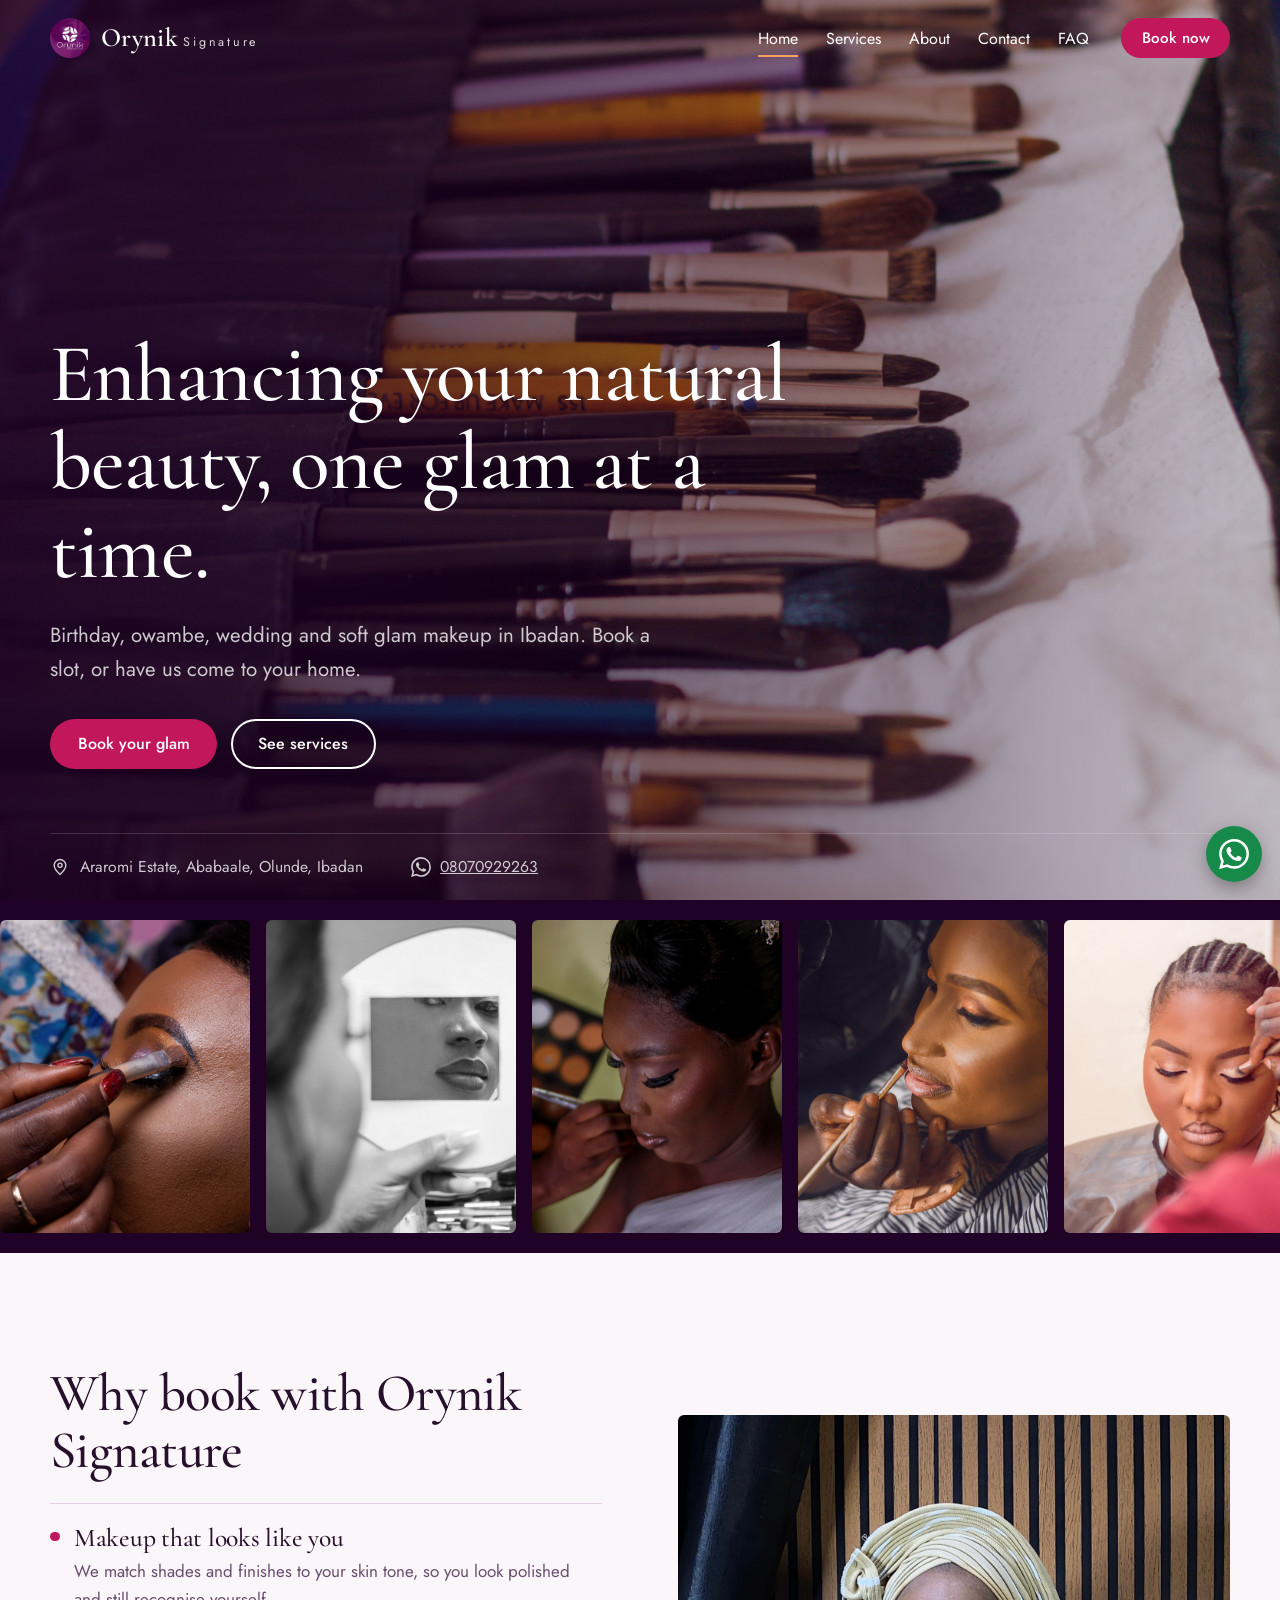
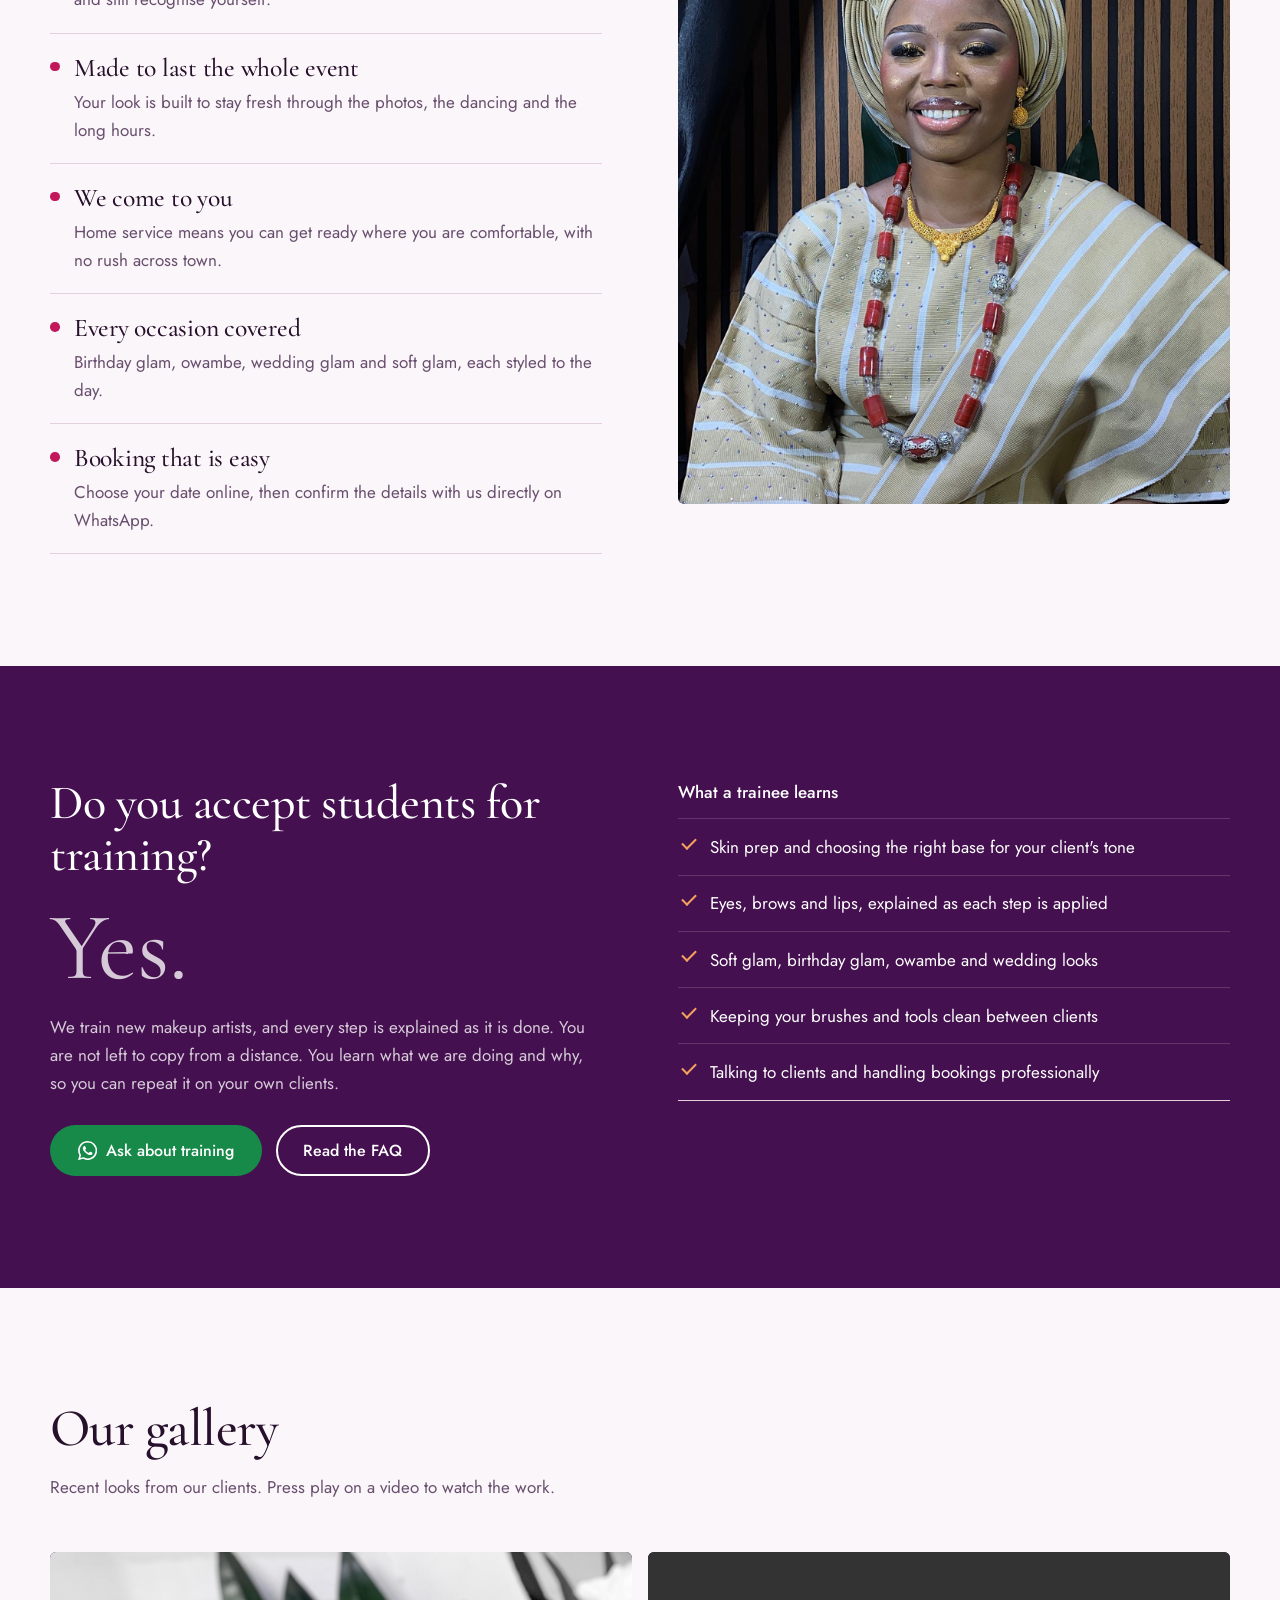
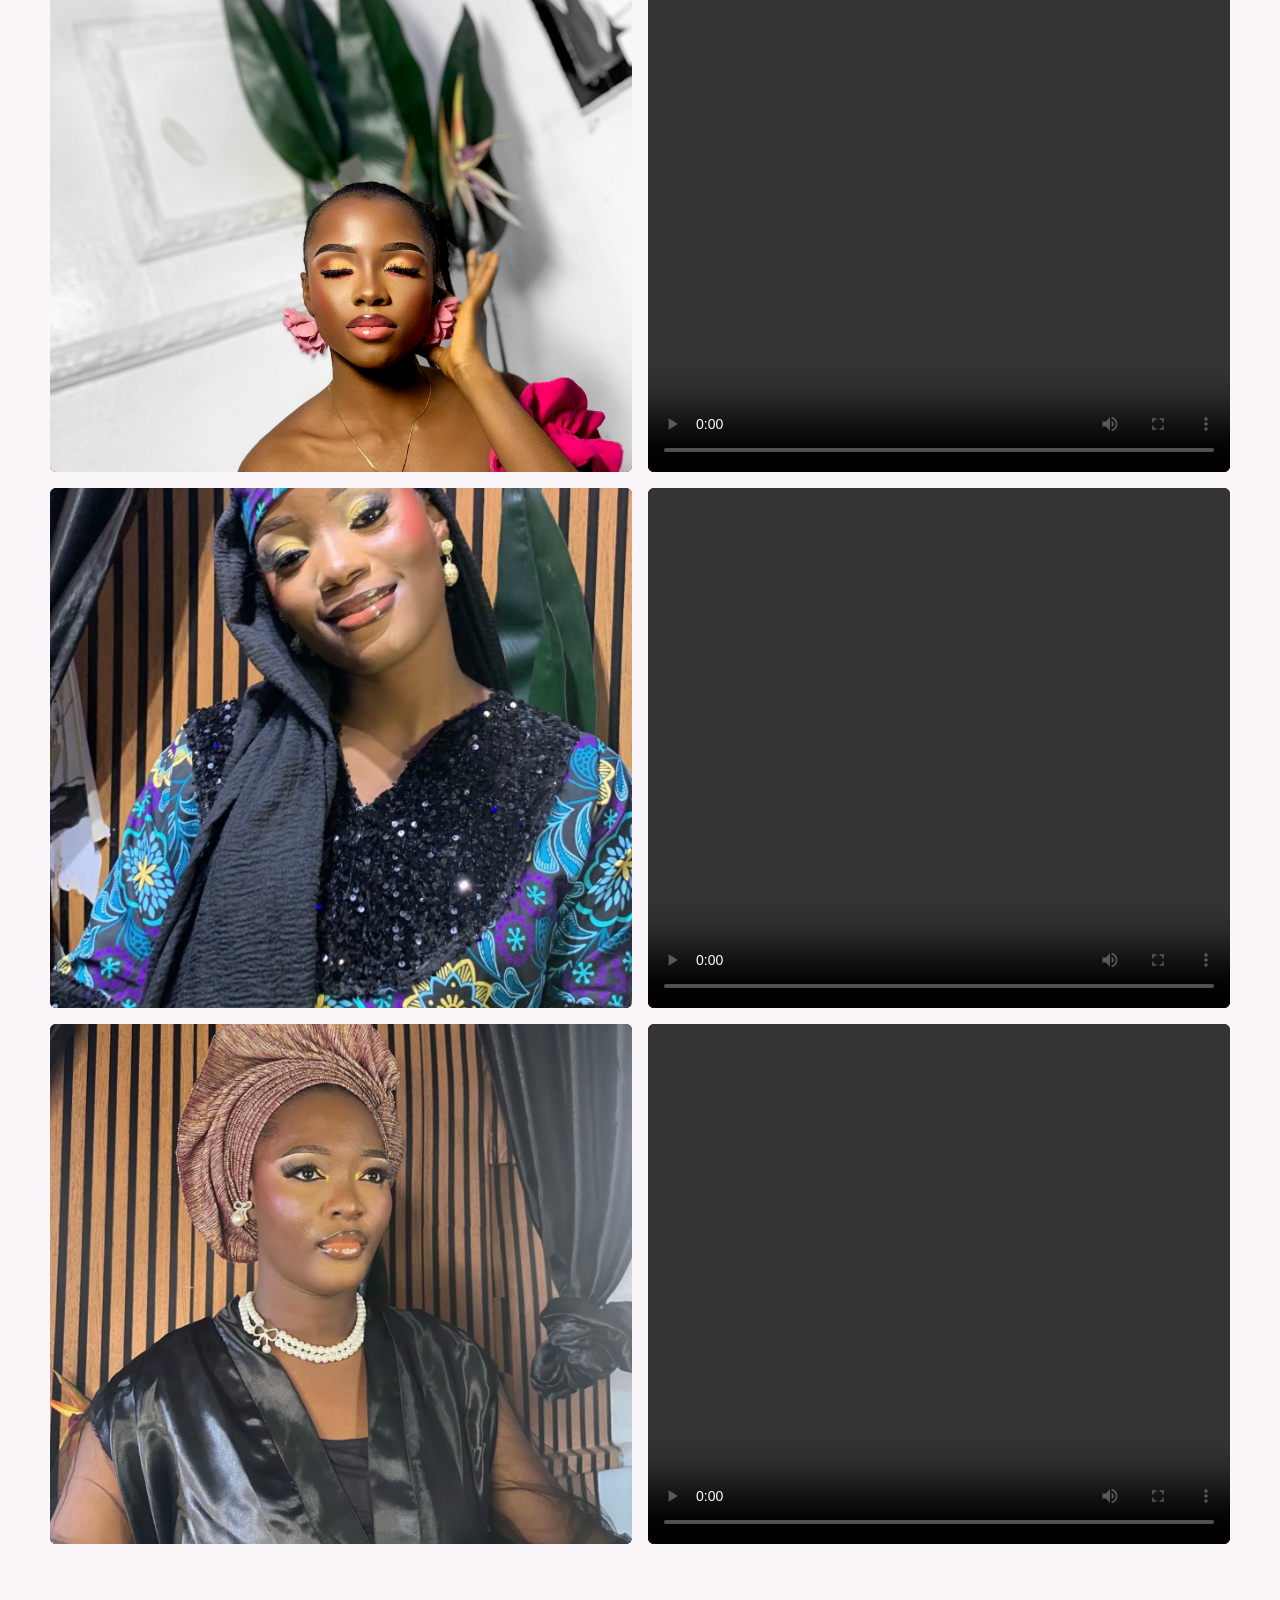
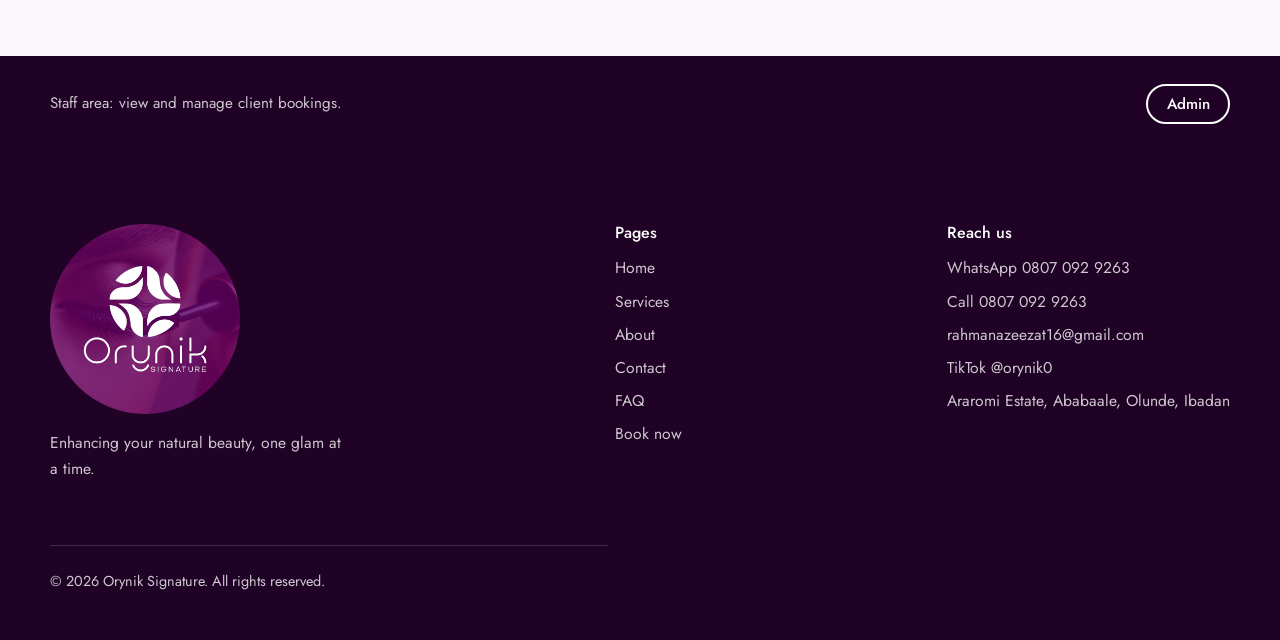
==== index.html @ 63279bae "first commit" ====
<!DOCTYPE html>
<html lang="en">
<head>
<meta charset="utf-8">
<meta name="viewport" content="width=device-width, initial-scale=1">
<title>Orynik Signature | Makeup artist in Ibadan</title>
<meta name="description" content="Orynik Signature offers birthday glam, owambe, wedding glam, soft glam and home service makeup in Ibadan. Book online.">
<meta name="theme-color" content="#2e0636">
<meta property="og:title" content="Orynik Signature | Makeup artist in Ibadan">
<meta property="og:description" content="Orynik Signature offers birthday glam, owambe, wedding glam, soft glam and home service makeup in Ibadan. Book online.">
<meta property="og:image" content="flyer.jpg">
<link rel="icon" href="logo.jpg" type="image/jpeg">
<link rel="preconnect" href="https://fonts.googleapis.com">
<link rel="preconnect" href="https://fonts.gstatic.com" crossorigin>
<link href="https://fonts.googleapis.com/css2?family=Cormorant+Garamond:ital,wght@0,500;0,600;1,500&family=Jost:wght@300;400;500&display=swap" rel="stylesheet">
<link rel="stylesheet" href="style.css">
</head>
<body class="">
<svg width="0" height="0" style="position:absolute" aria-hidden="true" focusable="false">
  <symbol id="i-wa" viewBox="0 0 24 24"><path d="M17.472 14.382c-.297-.149-1.758-.867-2.03-.967-.273-.099-.471-.148-.67.15-.197.297-.767.966-.94 1.164-.173.199-.347.223-.644.075-.297-.15-1.255-.463-2.39-1.475-.883-.788-1.48-1.761-1.653-2.059-.173-.297-.018-.458.13-.606.134-.133.298-.347.446-.52.149-.174.198-.298.298-.497.099-.198.05-.371-.025-.52-.075-.149-.669-1.612-.916-2.207-.242-.579-.487-.5-.669-.51-.173-.008-.371-.01-.57-.01-.198 0-.52.074-.792.372-.272.297-1.04 1.016-1.04 2.479 0 1.462 1.065 2.875 1.213 3.074.149.198 2.096 3.2 5.077 4.487.709.306 1.262.489 1.694.625.712.227 1.36.195 1.871.118.571-.085 1.758-.719 2.006-1.413.248-.694.248-1.289.173-1.413-.074-.124-.272-.198-.57-.347m-5.421 7.403h-.004a9.87 9.87 0 01-5.031-1.378l-.361-.214-3.741.982.998-3.648-.235-.374a9.86 9.86 0 01-1.51-5.26c.001-5.45 4.436-9.884 9.888-9.884 2.64 0 5.122 1.03 6.988 2.898a9.825 9.825 0 012.893 6.994c-.003 5.45-4.437 9.884-9.885 9.884m8.413-18.297A11.815 11.815 0 0012.05 0C5.495 0 .16 5.335.157 11.892c0 2.096.547 4.142 1.588 5.945L.057 24l6.305-1.654a11.882 11.882 0 005.683 1.448h.005c6.554 0 11.89-5.335 11.893-11.893a11.821 11.821 0 00-3.48-8.413Z"/></symbol>
  <symbol id="i-tt" viewBox="0 0 24 24"><path d="M12.525.02c1.31-.02 2.61-.01 3.91-.02.08 1.53.63 3.09 1.75 4.17 1.12 1.11 2.7 1.62 4.24 1.79v4.03c-1.44-.05-2.89-.35-4.2-.97-.57-.26-1.1-.59-1.62-.93-.01 2.92.01 5.84-.02 8.75-.08 1.4-.54 2.79-1.35 3.94-1.31 1.92-3.58 3.17-5.91 3.21-1.43.08-2.86-.31-4.08-1.03-2.02-1.19-3.44-3.37-3.65-5.71-.02-.5-.03-1-.01-1.49.18-1.9 1.12-3.72 2.58-4.96 1.66-1.44 3.98-2.13 6.15-1.72.02 1.48-.04 2.96-.04 4.44-.99-.32-2.15-.23-3.02.37-.63.41-1.11 1.04-1.36 1.75-.21.51-.15 1.07-.14 1.61.24 1.64 1.82 3.02 3.5 2.87 1.12-.01 2.19-.66 2.77-1.61.19-.33.4-.67.41-1.06.1-1.79.06-3.57.07-5.36.01-4.03-.01-8.05.02-12.07z"/></symbol>
  <symbol id="i-mail" viewBox="0 0 24 24"><rect x="3" y="5" width="18" height="14" rx="2"/><path d="m3 7 9 6 9-6"/></symbol>
  <symbol id="i-phone" viewBox="0 0 24 24"><path d="M5 4h4l2 5-2.5 1.5a11 11 0 0 0 5 5L15 13l5 2v4a2 2 0 0 1-2 2A16 16 0 0 1 3 6a2 2 0 0 1 2-2z"/></symbol>
  <symbol id="i-pin" viewBox="0 0 24 24"><path d="M12 21s-7-6.2-7-11a7 7 0 0 1 14 0c0 4.8-7 11-7 11z"/><circle cx="12" cy="10" r="2.5"/></symbol>
</svg>
<a class="skip-link" href="#main">Skip to content</a>
<header class="site-header" id="siteHeader">
  <div class="container site-header__bar">
    <a class="brand" href="home.html" aria-label="Orynik Signature, home">
      <img src="logo.jpg" alt="" loading="lazy" width="40" height="40">
      <span class="brand__name">Orynik<small>Signature</small></span>
    </a>
    <button class="nav-toggle" type="button" aria-expanded="false" aria-controls="primaryNav">
      <span class="nav-toggle__bars"></span><span class="visually-hidden">Menu</span>
    </button>
    <nav class="primary-nav" id="primaryNav" aria-label="Main">
      <ul><li><a href="home.html" aria-current="page">Home</a></li><li><a href="service.html">Services</a></li><li><a href="about.html">About</a></li><li><a href="contact.html">Contact</a></li><li><a href="faq.html">FAQ</a></li></ul>
      <a class="btn btn--primary btn--small" href="booknow.html">Book now</a>
    </nav>
  </div>
</header>
<main id="main">

<section class="hero" aria-labelledby="hero-title">
  <video class="hero__media" data-autoplay muted loop playsinline preload="none" poster="makeup1.jpg" aria-hidden="true">
    <source data-src="15741999-uhd_3840_2160_60fps.mp4" type="video/mp4">
  </video>
  <div class="hero__shade"></div>
  <div class="hero__inner">
    <div class="container">
      <div class="hero__content">
        <h1 id="hero-title">Enhancing your natural beauty, one glam at a time.</h1>
        <p class="hero__lede">Birthday, owambe, wedding and soft glam makeup in Ibadan. Book a slot, or have us come to your home.</p>
        <div class="btn-row">
          <a class="btn btn--primary" href="booknow.html">Book your glam</a>
          <a class="btn btn--ghost" href="service.html">See services</a>
        </div>
      </div>
    </div>
    <div class="container">
      <div class="hero__facts">
        <span><svg class="icon icon--stroke" aria-hidden="true"><use href="#i-pin"/></svg>Araromi Estate, Ababaale, Olunde, Ibadan</span>
        <span><svg class="icon" aria-hidden="true"><use href="#i-wa"/></svg><a href="https://wa.me/2348070929263" target="_blank" rel="noopener">08070929263</a></span>
      </div>
    </div>
  </div>
</section>

<section class="marquee" aria-label="Makeup and beauty tools">
  <div class="marquee__track" data-marquee>
      <div class="marquee__item"><img src="pexels-wayne-fotografias-1812121-11447772.jpg" alt="Close-up of makeup being applied" loading="lazy" width="250" height="312"></div>
      <div class="marquee__item"><img src="pexels-stephanefabricebass-11015104.jpg" alt="Black-and-white beauty portrait" loading="lazy" width="250" height="312"></div>
      <div class="marquee__item"><img src="pexels-chidy-34049570.jpg" alt="Client wearing a soft makeup look" loading="lazy" width="250" height="312"></div>
      <div class="marquee__item"><img src="pexels-chidy-31141635.jpg" alt="Close-up of a makeup artist at work" loading="lazy" width="250" height="312"></div>
      <div class="marquee__item"><img src="pexels-chidy-30576964.jpg" alt="Finished beauty look with natural makeup" loading="lazy" width="250" height="312"></div>
  </div>
</section>

<section class="section" aria-labelledby="why-title">
  <div class="container">
    <div class="split">
      <div class="reasons-intro">
        <h2 id="why-title">Why book with Orynik Signature</h2>
        <ul class="reasons">
          <li><h3>Makeup that looks like you</h3><p>We match shades and finishes to your skin tone, so you look polished and still recognise yourself.</p></li>
          <li><h3>Made to last the whole event</h3><p>Your look is built to stay fresh through the photos, the dancing and the long hours.</p></li>
          <li><h3>We come to you</h3><p>Home service means you can get ready where you are comfortable, with no rush across town.</p></li>
          <li><h3>Every occasion covered</h3><p>Birthday glam, owambe, wedding glam and soft glam, each styled to the day.</p></li>
          <li><h3>Booking that is easy</h3><p>Choose your date online, then confirm the details with us directly on WhatsApp.</p></li>
        </ul>
      </div>
      <div class="split__media split__media--tall">
        <img src="image1.jpg" alt="A client in a gold aso-oke outfit and gele, wearing a warm gold eye look and glossy lips" loading="lazy" width="800" height="1000">
      </div>
    </div>
  </div>
</section>

<section class="section section--deep training" aria-labelledby="training-title">
  <div class="container">
    <div class="split split--top">
      <div>
        <h2 class="training__question" id="training-title">Do you accept students for training?</h2>
        <p class="training__answer">Yes.</p>
        <p>We train new makeup artists, and every step is explained as it is done. You are not left to copy from a distance. You learn what we are doing and why, so you can repeat it on your own clients.</p>
        <div class="btn-row">
          <a class="btn btn--whatsapp" href="https://wa.me/2348070929263?text=Hello%20Orynik%20Signature%2C%20I%20would%20like%20to%20enquire%20about%20makeup%20training." target="_blank" rel="noopener"><svg class="icon" aria-hidden="true"><use href="#i-wa"/></svg>Ask about training</a>
          <a class="btn btn--ghost" href="faq.html">Read the FAQ</a>
        </div>
      </div>
      <div>
        <p style="margin-bottom:.75rem;color:#fff;font-weight:500">What a trainee learns</p>
        <ul class="ticklist ticklist--dark">
          <li>Skin prep and choosing the right base for your client's tone</li>
          <li>Eyes, brows and lips, explained as each step is applied</li>
          <li>Soft glam, birthday glam, owambe and wedding looks</li>
          <li>Keeping your brushes and tools clean between clients</li>
          <li>Talking to clients and handling bookings professionally</li>
        </ul>
      </div>
    </div>
  </div>
</section>

<section class="section" aria-labelledby="gallery-title">
  <div class="container">
    <div class="section__head">
      <h2 id="gallery-title">Our gallery</h2>
      <p>Recent looks from our clients. Press play on a video to watch the work.</p>
    </div>
    <div class="gallery">
      <div class="gallery__row">
        <figure class="gallery__item" style="margin:0"><img src="image2.jpg" alt="Client wearing a polished glam makeup look" loading="lazy" width="900" height="1200"></figure>
        <div class="gallery__item"><video data-exclusive controls preload="metadata" playsinline><source src="vid1.mp4" type="video/mp4"></video></div>
      </div>
      <div class="gallery__row">
        <figure class="gallery__item" style="margin:0"><img src="image3.PNG" alt="Client in a blue patterned headscarf and dark outfit, wearing glam makeup" loading="lazy" width="900" height="1200"></figure>
        <div class="gallery__item"><video data-exclusive controls preload="metadata" playsinline><source src="vid2.mp4" type="video/mp4"></video></div>
      </div>
      <div class="gallery__row">
        <figure class="gallery__item" style="margin:0"><img src="image4.PNG" alt="Client in a rose-gold gele with bridal makeup" loading="lazy" width="900" height="1200"></figure>
        <div class="gallery__item"><video data-exclusive controls preload="metadata" playsinline><source src="vid3.mp4" type="video/mp4"></video></div>
      </div>
    </div>
  </div>
</section>

<section class="admin-strip" aria-label="Staff area">
  <div class="container admin-strip__inner">
    <p>Staff area: view and manage client bookings.</p>
    <a class="btn btn--ghost btn--small" href="admin.html">Admin</a>
  </div>
</section>

</main>
<footer class="site-footer">
  <div class="container">
    <div class="site-footer__grid">
      <div class="site-footer__brand">
        <img src="logo.jpg" alt="Orynik Signature" loading="lazy" width="190" height="190">
        <p>Enhancing your natural beauty, one glam at a time.</p>
      </div>
      <div>
        <h2>Pages</h2>
        <ul>
          <li><a href="home.html">Home</a></li><li><a href="service.html">Services</a></li>
          <li><a href="about.html">About</a></li><li><a href="contact.html">Contact</a></li>
          <li><a href="faq.html">FAQ</a></li><li><a href="booknow.html">Book now</a></li>
        </ul>
      </div>
      <div>
        <h2>Reach us</h2>
        <ul>
          <li><a href="https://wa.me/2348070929263" target="_blank" rel="noopener">WhatsApp 0807 092 9263</a></li>
          <li><a href="tel:08070929263">Call 0807 092 9263</a></li>
          <li><a href="mailto:rahmanazeezat16@gmail.com">rahmanazeezat16@gmail.com</a></li>
          <li><a href="https://www.tiktok.com/@orynik0" target="_blank" rel="noopener">TikTok @orynik0</a></li>
          <li>Araromi Estate, Ababaale, Olunde, Ibadan</li>
        </ul>
      </div>
    </div>
    <p class="site-footer__legal">&copy; <span id="year">2026</span> Orynik Signature. All rights reserved.</p>
  </div>
</footer>
<a class="wa-float" href="https://wa.me/2348070929263?text=Hello%20Orynik%20Signature%2C%20I%20would%20like%20to%20make%20an%20enquiry." target="_blank" rel="noopener" aria-label="Chat with Orynik Signature on WhatsApp">
  <svg aria-hidden="true"><use href="#i-wa"/></svg>
</a>
<script src="config.js"></script>
<script src="main.js"></script>
</body>
</html>
---- style.css ----
/* ==========================================================================
   Orynik Signature — main stylesheet (shared by every page)
   --------------------------------------------------------------------------
   1. Tokens          5. Hero + marquee         9. Gallery / video
   2. Base            6. Content sections      10. Forms + booking
   3. Layout          7. Services page         11. FAQ + contact
   4. Header + footer 8. Training              12. Admin
   ========================================================================== */

/* 1. Tokens ---------------------------------------------------------------- */
:root {
  --plum-950: #1f0225;
  --plum-900: #2e0636;
  --plum-800: #44104f;
  --plum-700: #5e1a6b;
  --magenta: #c2185b;
  --magenta-deep: #a01049;
  --amber: #f2a25c;
  --paper: #fbf6f9;
  --blush: #f3e6ef;
  --ink: #26102b;
  --muted: #684f6e;
  --line: #e3d2dd;
  --white: #ffffff;
  --on-dark-muted: rgba(255, 255, 255, 0.78);
  --line-on-dark: rgba(255, 255, 255, 0.16);
  --danger: #b3261e;
  --success: #1b6e43;

  --font-display: "Cormorant Garamond", Georgia, "Times New Roman", serif;
  --font-body: "Jost", system-ui, -apple-system, "Segoe UI", Roboto, sans-serif;

  --header-h: 76px;
  --container: 1180px;
  --radius: 6px;
  --ease: cubic-bezier(0.2, 0.7, 0.2, 1);
}

/* 2. Base ------------------------------------------------------------------ */
*, *::before, *::after { box-sizing: border-box; }
html { scroll-behavior: smooth; -webkit-text-size-adjust: 100%; }
body {
  margin: 0;
  font-family: var(--font-body);
  font-size: 1.0625rem;
  line-height: 1.65;
  color: var(--ink);
  background: var(--paper);
  -webkit-font-smoothing: antialiased;
}
img, video, svg { display: block; max-width: 100%; }
img, video { height: auto; }
h1, h2, h3, h4 { margin: 0; font-family: var(--font-display); font-weight: 500; line-height: 1.08; letter-spacing: -0.01em; }
h1 { font-size: clamp(2.7rem, 6.4vw, 5.2rem); }
h2 { font-size: clamp(2.1rem, 4.4vw, 3.3rem); }
h3 { font-size: 1.6rem; line-height: 1.2; }
p { margin: 0 0 1em; max-width: 62ch; }
ul, ol { margin: 0; padding: 0; list-style: none; }
a { color: inherit; }
button, input, select, textarea { font: inherit; color: inherit; }
:focus-visible { outline: 3px solid var(--magenta); outline-offset: 3px; }
.on-dark :focus-visible, .site-header :focus-visible, .site-footer :focus-visible { outline-color: var(--amber); }
.visually-hidden {
  position: absolute !important; width: 1px; height: 1px; margin: -1px; padding: 0;
  overflow: hidden; clip: rect(0 0 0 0); white-space: nowrap; border: 0;
}
.skip-link {
  position: absolute; left: 1rem; top: -4rem; z-index: 100;
  background: var(--white); color: var(--ink); padding: 0.6rem 1rem; border-radius: var(--radius);
}
.skip-link:focus { top: 1rem; }

/* 3. Layout ---------------------------------------------------------------- */
.container { width: min(100% - 2.5rem, var(--container)); margin-inline: auto; }
.section { padding: clamp(4rem, 9vw, 7rem) 0; }
.section--blush { background: var(--blush); }
.section--dark { background: var(--plum-900); color: var(--white); }
.section--deep { background: var(--plum-800); color: var(--white); }
.section__head { margin-bottom: clamp(2rem, 4vw, 3.25rem); }
.section__head p { margin-top: 1rem; color: var(--muted); }
.on-dark .section__head p, .section--dark .section__head p, .section--deep .section__head p { color: var(--on-dark-muted); }

.split { display: flex; align-items: center; gap: clamp(2rem, 6vw, 5.5rem); }
.split > * { flex: 1 1 0; min-width: 0; }
.split--top { align-items: flex-start; }
.split--reverse { flex-direction: row-reverse; }
.split__media img, .split__media video { width: 100%; border-radius: var(--radius); object-fit: cover; }
.split__media--tall img { aspect-ratio: 4 / 5; }

/* Buttons */
.btn {
  display: inline-flex; align-items: center; justify-content: center; gap: 0.6rem;
  padding: 0.85rem 1.6rem; border: 2px solid transparent; border-radius: 999px;
  font-weight: 500; font-size: 1rem; line-height: 1.2; text-decoration: none; cursor: pointer;
  transition: background-color 0.2s var(--ease), color 0.2s var(--ease), border-color 0.2s var(--ease), transform 0.2s var(--ease);
}
.btn:active { transform: translateY(1px); }
.btn svg { width: 1.2em; height: 1.2em; flex: none; }
.btn--primary { background: var(--magenta); color: var(--white); }
.btn--primary:hover { background: var(--magenta-deep); }
.btn--ghost { border-color: currentColor; background: transparent; color: var(--white); }
.btn--ghost:hover { background: var(--white); border-color: var(--white); color: var(--plum-900); }
.btn--ghost-dark { border-color: var(--ink); color: var(--ink); background: transparent; }
.btn--ghost-dark:hover { background: var(--ink); color: var(--white); }
.btn--whatsapp { background: #178a4a; color: var(--white); }
.btn--whatsapp:hover { background: #126f3b; }
.btn--small { padding: 0.55rem 1.15rem; font-size: 0.95rem; }
.btn[disabled] { opacity: 0.6; cursor: not-allowed; }
.btn-row { display: flex; flex-wrap: wrap; gap: 0.85rem; }

.icon { width: 1.25rem; height: 1.25rem; flex: none; fill: currentColor; }
.icon--stroke { fill: none; stroke: currentColor; stroke-width: 1.7; stroke-linecap: round; stroke-linejoin: round; }

/* 4. Header + footer ------------------------------------------------------- */
.site-header {
  position: fixed; inset: 0 0 auto 0; z-index: 50; color: var(--white);
  transition: background-color 0.3s var(--ease), box-shadow 0.3s var(--ease);
}
.site-header.is-scrolled, .site-header.nav-open { background: rgba(31, 2, 37, 0.97); box-shadow: 0 1px 0 var(--line-on-dark); }
.site-header__bar { display: flex; align-items: center; justify-content: space-between; height: var(--header-h); gap: 1.5rem; }
.brand { display: inline-flex; align-items: center; gap: 0.7rem; text-decoration: none; }
.brand img { width: 40px; height: 40px; border-radius: 50%; object-fit: cover; flex: none; }
.brand__name { font-family: var(--font-display); font-size: 1.65rem; font-weight: 600; line-height: 1; letter-spacing: 0.01em; }
.brand__name small { font-family: var(--font-body); font-size: 0.78rem; font-weight: 400; letter-spacing: 0.22em; margin-left: 0.35rem; opacity: 0.85; }

.primary-nav { display: flex; align-items: center; gap: 2rem; }
.primary-nav ul { display: flex; gap: 1.75rem; }
.primary-nav a:not(.btn) {
  text-decoration: none; font-size: 1rem; padding: 0.35rem 0; position: relative;
  border-bottom: 2px solid transparent; transition: border-color 0.2s var(--ease);
}
.primary-nav a:not(.btn):hover { border-color: rgba(255, 255, 255, 0.55); }
.primary-nav a[aria-current="page"]:not(.btn) { border-color: var(--amber); }

.nav-toggle { display: none; width: 44px; height: 44px; background: none; border: 0; cursor: pointer; position: relative; color: inherit; }
.nav-toggle__bars, .nav-toggle__bars::before, .nav-toggle__bars::after {
  content: ""; position: absolute; left: 10px; width: 24px; height: 2px; background: currentColor;
  transition: transform 0.25s var(--ease), opacity 0.2s;
}
.nav-toggle__bars { top: 21px; }
.nav-toggle__bars::before { top: -7px; left: 0; }
.nav-toggle__bars::after { top: 7px; left: 0; }
.nav-open .nav-toggle__bars { background: transparent; }
.nav-open .nav-toggle__bars::before { transform: translateY(7px) rotate(45deg); }
.nav-open .nav-toggle__bars::after { transform: translateY(-7px) rotate(-45deg); }

.site-footer { background: var(--plum-950); color: var(--on-dark-muted); padding: clamp(3rem, 6vw, 4.5rem) 0 2rem; font-size: 0.98rem; }
.site-footer__grid { display: flex; flex-wrap: wrap; gap: 2.5rem 4rem; justify-content: space-between; }
.site-footer__brand { max-width: 300px; }
.site-footer__brand img { width: 190px; height: 190px; border-radius: 50%; object-fit: cover; margin-bottom: 1rem; }
.site-footer h2 { font-family: var(--font-body); font-size: 1rem; font-weight: 500; color: var(--white); margin-bottom: 0.9rem; letter-spacing: 0; }
.site-footer li + li { margin-top: 0.45rem; }
.site-footer a { text-decoration: none; }
.site-footer a:hover { color: var(--white); text-decoration: underline; text-underline-offset: 3px; }
.site-footer__legal { margin-top: 3rem; padding-top: 1.5rem; border-top: 1px solid var(--line-on-dark); font-size: 0.9rem; }

.wa-float {
  position: fixed; right: 1.1rem; bottom: 1.1rem; z-index: 40;
  width: 56px; height: 56px; border-radius: 50%; background: #178a4a; color: var(--white);
  display: grid; place-items: center; box-shadow: 0 6px 18px rgba(0, 0, 0, 0.3);
  transition: transform 0.2s var(--ease), background-color 0.2s;
}
.wa-float:hover { background: #126f3b; transform: scale(1.06); }
.wa-float svg { width: 30px; height: 30px; fill: currentColor; }

/* 5. Hero + marquee -------------------------------------------------------- */
.hero { position: relative; min-height: 100vh; min-height: 100svh; display: flex; align-items: flex-end; color: var(--white); background: var(--plum-950); overflow: hidden; }
.hero__media { position: absolute; inset: 0; width: 100%; height: 100%; object-fit: cover; }
.hero__shade {
  position: absolute; inset: 0;
  background: linear-gradient(90deg, rgba(31, 2, 37, 0.88) 0%, rgba(31, 2, 37, 0.55) 55%, rgba(31, 2, 37, 0.25) 100%);
}
.hero__inner { position: relative; z-index: 1; width: 100%; padding: calc(var(--header-h) + 3rem) 0 0; }
.hero__content { max-width: 780px; padding-bottom: clamp(2.5rem, 6vw, 4rem); }
.hero h1 { margin-bottom: 1.5rem; }
.hero__lede { font-size: clamp(1.1rem, 1.6vw, 1.3rem); color: var(--on-dark-muted); margin-bottom: 2rem; max-width: 52ch; }
.hero__facts {
  position: relative; z-index: 1; display: flex; flex-wrap: wrap; gap: 0.75rem 3rem;
  padding: 1.25rem 0; border-top: 1px solid var(--line-on-dark); font-size: 0.98rem; color: var(--on-dark-muted);
}
.hero__facts span { display: inline-flex; align-items: center; gap: 0.6rem; }

.hero--slides { min-height: 82vh; min-height: 82svh; }
.hero__slides { position: absolute; inset: 0; }
.hero__slide { position: absolute; inset: 0; width: 100%; height: 100%; object-fit: cover; opacity: 0; transition: opacity 1.4s ease; }
.hero__slide.is-active { opacity: 1; }

.marquee { overflow: hidden; background: var(--plum-950); padding: 1.25rem 0; }
.marquee__track { display: flex; width: max-content; animation: marquee 48s linear infinite; }
.marquee:hover .marquee__track { animation-play-state: paused; }
.marquee__item { flex: none; width: clamp(170px, 21vw, 250px); aspect-ratio: 4 / 5; margin-right: 1rem; border-radius: var(--radius); overflow: hidden; background: var(--plum-800); }
.marquee__item img { width: 100%; height: 100%; object-fit: cover; }
@keyframes marquee { to { transform: translateX(-50%); } }

/* Scroll reveals share one pace so section movement and image settling feel coordinated. */
.motion-section { opacity: 0; transform: translateY(22px); transition: opacity 650ms ease, transform 650ms var(--ease); }
.motion-section.is-visible { opacity: 1; transform: translateY(0); }
.motion-image { transform: scale(0.975); transition: transform 750ms var(--ease); }
.motion-image.is-visible { transform: scale(1); }
.hero__content { animation: hero-enter 750ms var(--ease) both; }
@keyframes hero-enter { from { opacity: 0; transform: translateY(18px); } to { opacity: 1; transform: translateY(0); } }

/* 6. Content sections ------------------------------------------------------ */
.reasons { margin-top: 0.5rem; }
.reasons li { padding: 1.2rem 0 1.2rem 1.5rem; border-top: 1px solid var(--line); position: relative; }
.reasons li:last-child { border-bottom: 1px solid var(--line); }
.reasons li::before { content: ""; position: absolute; left: 0; top: 1.75rem; width: 0.6rem; height: 0.6rem; border-radius: 50%; background: var(--magenta); }
.reasons h3 { margin-bottom: 0.25rem; }
.reasons p { margin: 0; color: var(--muted); }
.reasons-intro h2 { margin-bottom: 1.5rem; }

.admin-strip { background: var(--plum-950); color: var(--on-dark-muted); padding: 1.75rem 0; }
.admin-strip__inner { display: flex; align-items: center; justify-content: space-between; gap: 1rem; flex-wrap: wrap; }
.admin-strip p { margin: 0; font-size: 0.95rem; }

/* Inner-page heads */
.page-head { background: var(--plum-900); color: var(--white); padding: calc(var(--header-h) + clamp(3rem, 7vw, 5rem)) 0 clamp(3rem, 6vw, 4.5rem); }
.page-head--about { background: linear-gradient(90deg, rgba(31, 2, 37, 0.84), rgba(31, 2, 37, 0.38)), url("makeup2.jpg") center 40% / cover no-repeat; }
.page-head--contact { background: linear-gradient(90deg, rgba(31, 2, 37, 0.84), rgba(31, 2, 37, 0.38)), url("makeup3.jpg") center 40% / cover no-repeat; }
.page-head h1 { font-size: clamp(2.6rem, 5.6vw, 4.4rem); margin-bottom: 1rem; }
.page-head p { color: var(--on-dark-muted); font-size: 1.15rem; margin: 0; }

/* About */
.principles { display: flex; gap: 2.5rem; flex-wrap: wrap; }
.principles > div { flex: 1 1 240px; border-top: 2px solid var(--magenta); padding-top: 1.1rem; }
.principles h3 { margin-bottom: 0.4rem; }
.principles p { color: var(--muted); margin: 0; }
.photo-pair { display: flex; gap: 1rem; }
.photo-pair img { flex: 1 1 0; min-width: 0; aspect-ratio: 3 / 4; object-fit: cover; border-radius: var(--radius); }
.lockup { width: min(100%, 360px); margin-bottom: 1.5rem; }

/* 7. Services page --------------------------------------------------------- */
.service { display: flex; align-items: center; gap: clamp(2rem, 6vw, 5rem); padding: clamp(2rem, 4vw, 3rem) 0; border-top: 1px solid var(--line); }
.service:first-child { border-top: 0; padding-top: 0; }
.service:nth-child(even) { flex-direction: row-reverse; }
.service__media { flex: 1 1 0; min-width: 0; }
.service__media img { width: 100%; aspect-ratio: 4 / 3; object-fit: cover; border-radius: var(--radius); }
.service__body { flex: 1 1 0; min-width: 0; }
.service__body h3 { font-size: clamp(1.9rem, 3vw, 2.5rem); margin-bottom: 0.75rem; }
.service__body p { color: var(--muted); }
.service__body .btn { margin-top: 0.5rem; }

.reel { display: flex; gap: 1rem; }
.reel__item { flex: 1 1 0; min-width: 0; border-radius: var(--radius); overflow: hidden; background: var(--plum-800); }
.reel__item video { width: 100%; aspect-ratio: 9 / 14; object-fit: cover; background: var(--plum-800); }

.steps { display: flex; gap: 2.5rem; flex-wrap: wrap; counter-reset: step; }
.steps li { flex: 1 1 240px; counter-increment: step; border-top: 1px solid var(--line-on-dark); padding-top: 1.25rem; }
.steps li::before { content: counter(step); display: block; font-family: var(--font-display); font-size: 3rem; line-height: 1; color: var(--amber); margin-bottom: 0.5rem; }
.steps h3 { margin-bottom: 0.4rem; }
.steps p { color: var(--on-dark-muted); margin: 0; }

.ticklist li { position: relative; padding: 0.85rem 0 0.85rem 2rem; border-top: 1px solid var(--line); }
.ticklist li:last-child { border-bottom: 1px solid var(--line); }
.ticklist li::before { content: ""; position: absolute; left: 0.2rem; top: 1.15rem; width: 0.9rem; height: 0.5rem; border-left: 2px solid var(--magenta); border-bottom: 2px solid var(--magenta); transform: rotate(-45deg); }
.ticklist--dark li { border-color: var(--line-on-dark); }
.ticklist--dark li::before { border-color: var(--amber); }

.cta-band { background: var(--magenta); color: var(--white); padding: clamp(3rem, 6vw, 4.5rem) 0; }
.cta-band__inner { display: flex; align-items: center; justify-content: space-between; gap: 2rem; flex-wrap: wrap; }
.cta-band h2 { font-size: clamp(1.9rem, 3.6vw, 2.8rem); max-width: 20ch; }
.cta-band .btn--light { background: var(--white); color: var(--magenta-deep); }
.cta-band .btn--light:hover { background: var(--plum-900); color: var(--white); }

/* 8. Training -------------------------------------------------------------- */
.training__question { font-size: clamp(2rem, 4vw, 3rem); margin-bottom: 1.25rem; }
.training__answer { font-family: var(--font-display); font-size: clamp(3.5rem, 8vw, 6rem); line-height: 0.95; color: var(--amber); margin: 0 0 1.25rem; }
.training p { color: var(--on-dark-muted); }
.training .btn-row { margin-top: 1.75rem; }

/* 9. Gallery --------------------------------------------------------------- */
.gallery { display: flex; flex-direction: column; gap: 1rem; }
.gallery__row { display: flex; gap: 1rem; }
.gallery__item { position: relative; flex: 1 1 0; min-width: 0; height: clamp(300px, 42vw, 520px); border-radius: var(--radius); overflow: hidden; background: var(--plum-800); }
.gallery__item--wide { flex-grow: 1.5; }
.gallery__item img, .gallery__item video { width: 100%; height: 100%; object-fit: cover; }

/* 10. Forms + booking ------------------------------------------------------ */
.form { display: flex; flex-direction: column; gap: 1.35rem; }
.form__row { display: flex; gap: 1.25rem; }
.form__row > * { flex: 1 1 0; min-width: 0; }
.field label, .field legend { display: block; font-weight: 500; margin-bottom: 0.4rem; padding: 0; }
.field .optional { font-weight: 400; color: var(--muted); }
.field input, .field select, .field textarea {
  width: 100%; padding: 0.8rem 0.95rem; background: var(--white); border: 1.5px solid #cdb6c7; border-radius: var(--radius);
  transition: border-color 0.2s, box-shadow 0.2s;
}
.field textarea { min-height: 120px; resize: vertical; }
.field input:hover, .field select:hover, .field textarea:hover { border-color: var(--plum-700); }
.field input:focus, .field select:focus, .field textarea:focus { outline: none; border-color: var(--magenta); box-shadow: 0 0 0 3px rgba(194, 24, 91, 0.2); }
.field [aria-invalid="true"] { border-color: var(--danger); }
.field__hint { font-size: 0.9rem; color: var(--muted); margin: 0.35rem 0 0; }
.field__error { font-size: 0.92rem; color: var(--danger); margin: 0.35rem 0 0; min-height: 0; }
.field fieldset { border: 0; margin: 0; padding: 0; }
.choice-group { display: flex; flex-wrap: wrap; gap: 0.75rem; }
.choice { position: relative; flex: 1 1 220px; }
.choice input { position: absolute; opacity: 0; inset: 0; width: 100%; height: 100%; margin: 0; cursor: pointer; }
.choice span { display: block; padding: 0.8rem 0.95rem; border: 1.5px solid #cdb6c7; border-radius: var(--radius); background: var(--white); transition: border-color 0.2s, background-color 0.2s; }
.choice input:checked + span { border-color: var(--magenta); background: #fdeaf2; }
.choice input:focus-visible + span { outline: 3px solid var(--magenta); outline-offset: 2px; }
.choice strong { display: block; font-weight: 500; }
.choice small { color: var(--muted); }
.form__alert { padding: 0.9rem 1rem; border-left: 4px solid var(--danger); background: #fdecea; color: #6a1510; border-radius: 0 var(--radius) var(--radius) 0; }

.booking-layout { display: flex; gap: clamp(2rem, 5vw, 4.5rem); align-items: flex-start; }
.booking-layout__form { flex: 1.6 1 0; min-width: 0; }
.booking-layout__aside { flex: 1 1 0; min-width: 0; position: sticky; top: calc(var(--header-h) + 1.5rem); }
.booking-layout__aside img { border-radius: var(--radius); margin-bottom: 1.5rem; }
.contact-list li { display: flex; gap: 0.85rem; align-items: flex-start; padding: 0.7rem 0; }
.contact-list svg { margin-top: 0.3rem; color: var(--magenta); }
.contact-list a { text-underline-offset: 3px; }
.contact-list strong { display: block; font-weight: 500; }

.confirmation { border: 1.5px solid var(--line); background: var(--white); border-radius: var(--radius); padding: clamp(1.5rem, 4vw, 2.5rem); }
.confirmation h2 { font-size: clamp(1.9rem, 3.6vw, 2.6rem); margin-bottom: 0.75rem; }
.summary { margin: 1.5rem 0; }
.summary div { display: flex; gap: 1rem; padding: 0.6rem 0; border-top: 1px solid var(--line); }
.summary dt { flex: 0 0 9rem; color: var(--muted); }
.summary dd { margin: 0; flex: 1; }

/* 11. FAQ + contact -------------------------------------------------------- */
.faq { max-width: 820px; }
.faq details { border-top: 1px solid var(--line); }
.faq details:last-child { border-bottom: 1px solid var(--line); }
.faq summary { display: flex; justify-content: space-between; align-items: center; gap: 1rem; padding: 1.3rem 0; cursor: pointer; list-style: none; font-family: var(--font-display); font-size: 1.55rem; line-height: 1.2; font-weight: 500; }
.faq summary::-webkit-details-marker { display: none; }
.faq summary::after { content: "+"; flex: none; font-family: var(--font-body); font-size: 1.6rem; font-weight: 300; color: var(--magenta); transition: transform 0.25s var(--ease); }
.faq details[open] summary::after { transform: rotate(45deg); }
.faq summary:hover { color: var(--magenta-deep); }
.faq__answer { padding: 0 0 1.4rem; color: var(--muted); }
.faq__answer p:last-child { margin-bottom: 0; }

.map-frame { width: 100%; height: 380px; border: 0; border-radius: var(--radius); background: var(--blush); }

/* 12. Admin ---------------------------------------------------------------- */
.admin-login { max-width: 440px; }
.admin-login .form { margin-top: 1.5rem; }
.admin-bar { display: flex; flex-wrap: wrap; gap: 1rem; align-items: flex-end; justify-content: space-between; margin-bottom: 1.5rem; }
.admin-tools { display: flex; flex-wrap: wrap; gap: 0.75rem; align-items: center; }
.admin-tools input[type="search"] { padding: 0.6rem 0.9rem; border: 1.5px solid #cdb6c7; border-radius: 999px; background: var(--white); min-width: 220px; }
.admin-stats { display: flex; flex-wrap: wrap; gap: 2.5rem; margin-bottom: 2rem; }
.admin-stats div { border-left: 3px solid var(--magenta); padding-left: 0.9rem; }
.admin-stats strong { display: block; font-family: var(--font-display); font-size: 2.4rem; line-height: 1; font-weight: 500; }
.admin-stats span { color: var(--muted); font-size: 0.95rem; }
.filter-tabs { display: flex; gap: 0.4rem; flex-wrap: wrap; margin-bottom: 1.25rem; }
.filter-tabs button { padding: 0.45rem 1rem; border: 1.5px solid var(--line); border-radius: 999px; background: transparent; cursor: pointer; font-size: 0.95rem; }
.filter-tabs button[aria-pressed="true"] { background: var(--plum-900); border-color: var(--plum-900); color: var(--white); }
.table-wrap { overflow-x: auto; border: 1px solid var(--line); border-radius: var(--radius); background: var(--white); }
.bookings-table { width: 100%; border-collapse: collapse; font-size: 0.98rem; }
.bookings-table th { text-align: left; font-weight: 500; padding: 0.9rem 1rem; background: var(--blush); white-space: nowrap; }
.bookings-table td { padding: 0.95rem 1rem; border-top: 1px solid var(--line); vertical-align: top; }
.bookings-table small { color: var(--muted); display: block; }
.bookings-table select { padding: 0.35rem 0.5rem; border: 1.5px solid #cdb6c7; border-radius: var(--radius); background: var(--white); }
.row-actions { display: flex; gap: 0.5rem; flex-wrap: wrap; }
.link-btn { background: none; border: 0; padding: 0; cursor: pointer; color: var(--magenta-deep); text-decoration: underline; text-underline-offset: 3px; font-size: 0.95rem; }
.link-btn--danger { color: var(--danger); }
.empty-state { padding: 3rem 1.5rem; text-align: center; color: var(--muted); }
.empty-state p { margin-inline: auto; }
.note { font-size: 0.92rem; color: var(--muted); margin-top: 1.25rem; max-width: 80ch; }
[hidden] { display: none !important; }

/* Responsive --------------------------------------------------------------- */
@media (max-width: 1000px) {
  .nav-toggle { display: block; }
  .primary-nav {
    position: absolute; top: var(--header-h); left: 0; right: 0; flex-direction: column; align-items: stretch;
    gap: 1.25rem; padding: 1rem 1.25rem 1.75rem; background: var(--plum-950); display: none;
    border-top: 1px solid var(--line-on-dark);
  }
  .nav-open .primary-nav { display: flex; }
  .primary-nav ul { flex-direction: column; gap: 0; }
  .primary-nav li a:not(.btn) { display: block; padding: 0.85rem 0; border-bottom: 1px solid var(--line-on-dark); }
  .primary-nav a[aria-current="page"]:not(.btn) { color: var(--amber); }
  .primary-nav .btn { align-self: flex-start; }
}

@media (max-width: 768px) {
  /* Split sections switch from flex to plain block flow on small screens */
  .split, .split--reverse { display: block; }
  .split__media { margin-top: 2rem; }
  .split--reverse .split__media { margin: 0 0 2rem; }
  .service, .service:nth-child(even) { display: block; }
  .service__media { margin-bottom: 1.5rem; }
  .booking-layout { display: block; }
  .booking-layout__aside { position: static; margin-top: 3rem; }
  .form__row { flex-direction: column; gap: 1.35rem; }
  .reel { flex-direction: column; }
  .reel__item video { aspect-ratio: 9 / 12; }
  .hero__shade { background: linear-gradient(180deg, rgba(31, 2, 37, 0.55) 0%, rgba(31, 2, 37, 0.85) 100%); }
  .summary div { flex-direction: column; gap: 0.1rem; }
  .summary dt { flex: none; }

  /* Bookings table becomes stacked cards */
  .bookings-table thead { position: absolute; left: -9999px; }
  .bookings-table, .bookings-table tbody, .bookings-table tr, .bookings-table td { display: block; width: 100%; }
  .bookings-table tr { padding: 0.75rem 0; border-top: 1px solid var(--line); }
  .bookings-table tr:first-child { border-top: 0; }
  .bookings-table td { border: 0; padding: 0.3rem 1rem; }
  .bookings-table td::before { content: attr(data-label); display: block; font-size: 0.82rem; color: var(--muted); }
}

@media (max-width: 560px) {
  .gallery__row { flex-direction: column; }
  .gallery__item, .gallery__item--wide { flex: none; width: 100%; height: 380px; }
  .photo-pair { flex-direction: column; }
  .brand__name small { display: none; }
  .hero__facts { gap: 0.5rem 2rem; }
  .btn-row .btn { flex: 1 1 100%; }
}

@media (prefers-reduced-motion: reduce) {
  html { scroll-behavior: auto; }
  .marquee__track { animation: none; overflow-x: auto; }
  .hero__slide { transition: none; }
  .motion-section, .motion-image { opacity: 1; transform: none; transition: none; }
  .hero__content { animation: none; }
  * { transition-duration: 0.01ms !important; }
}
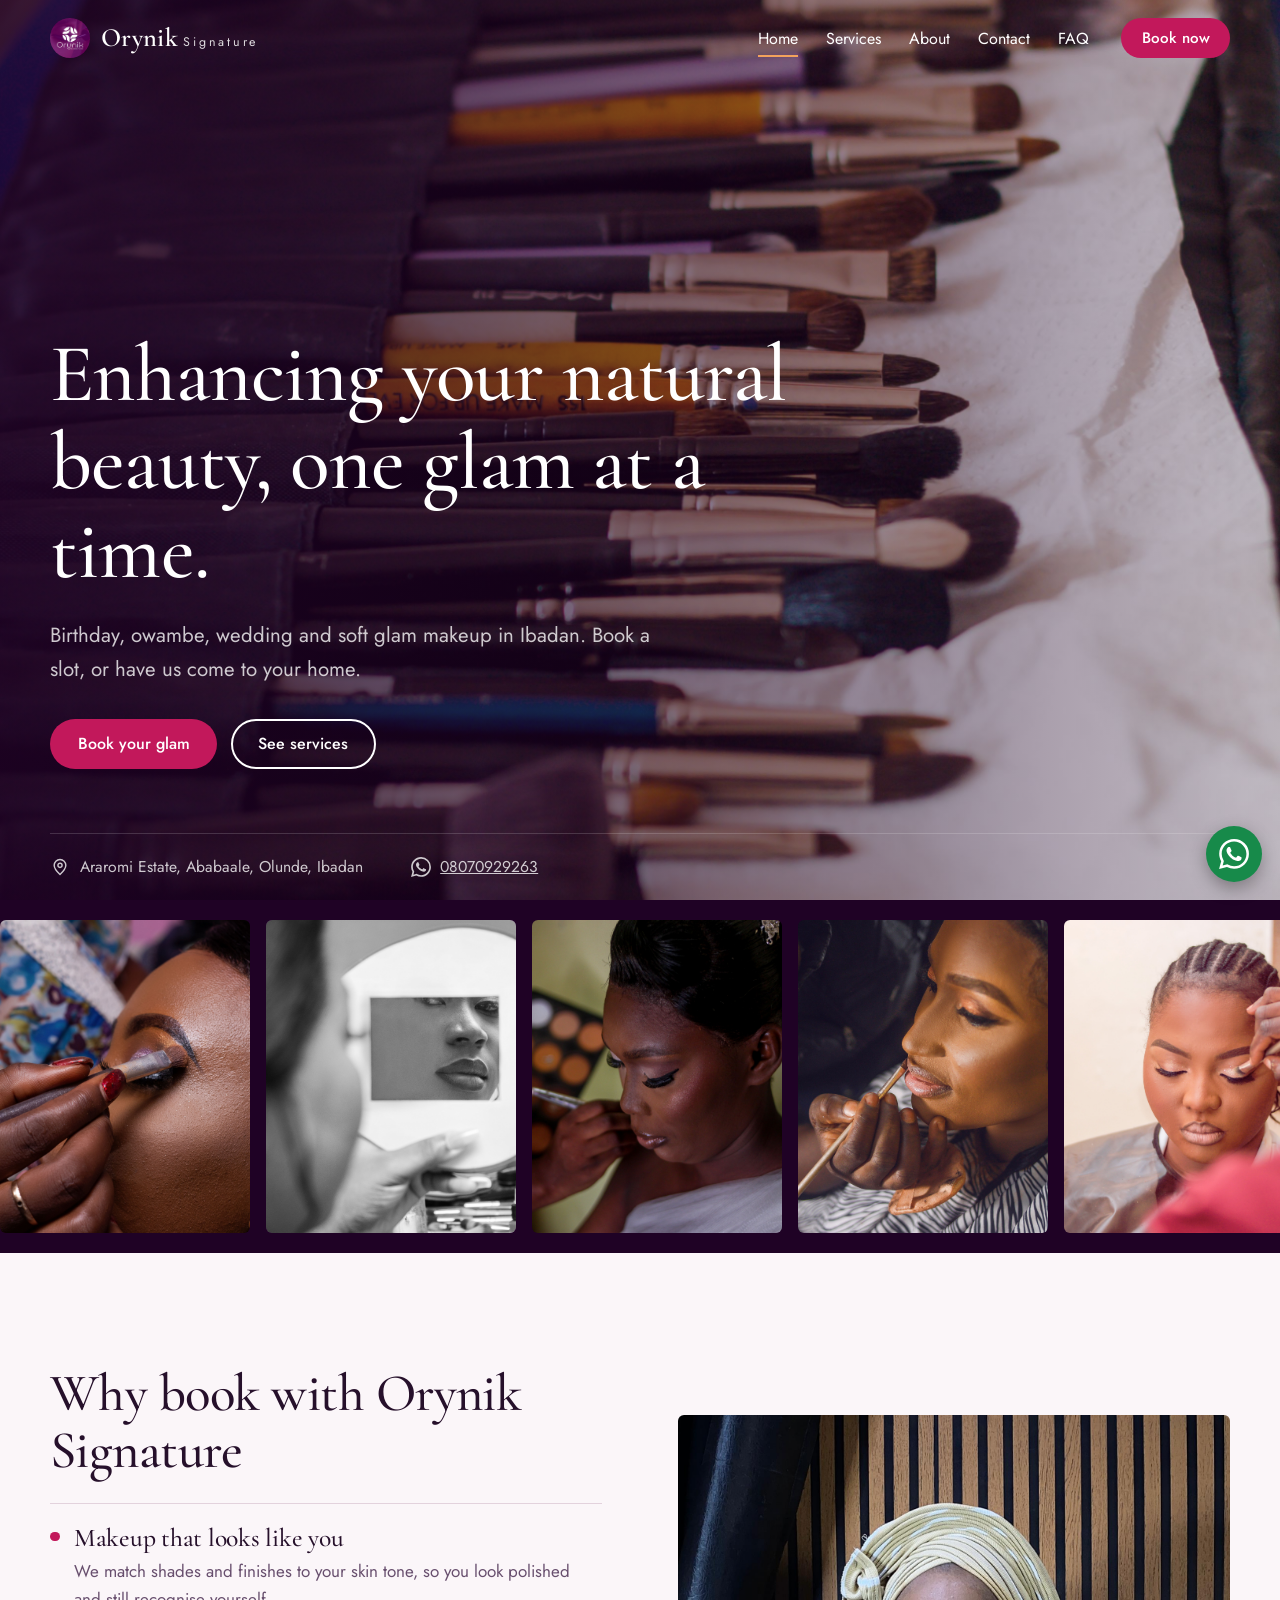
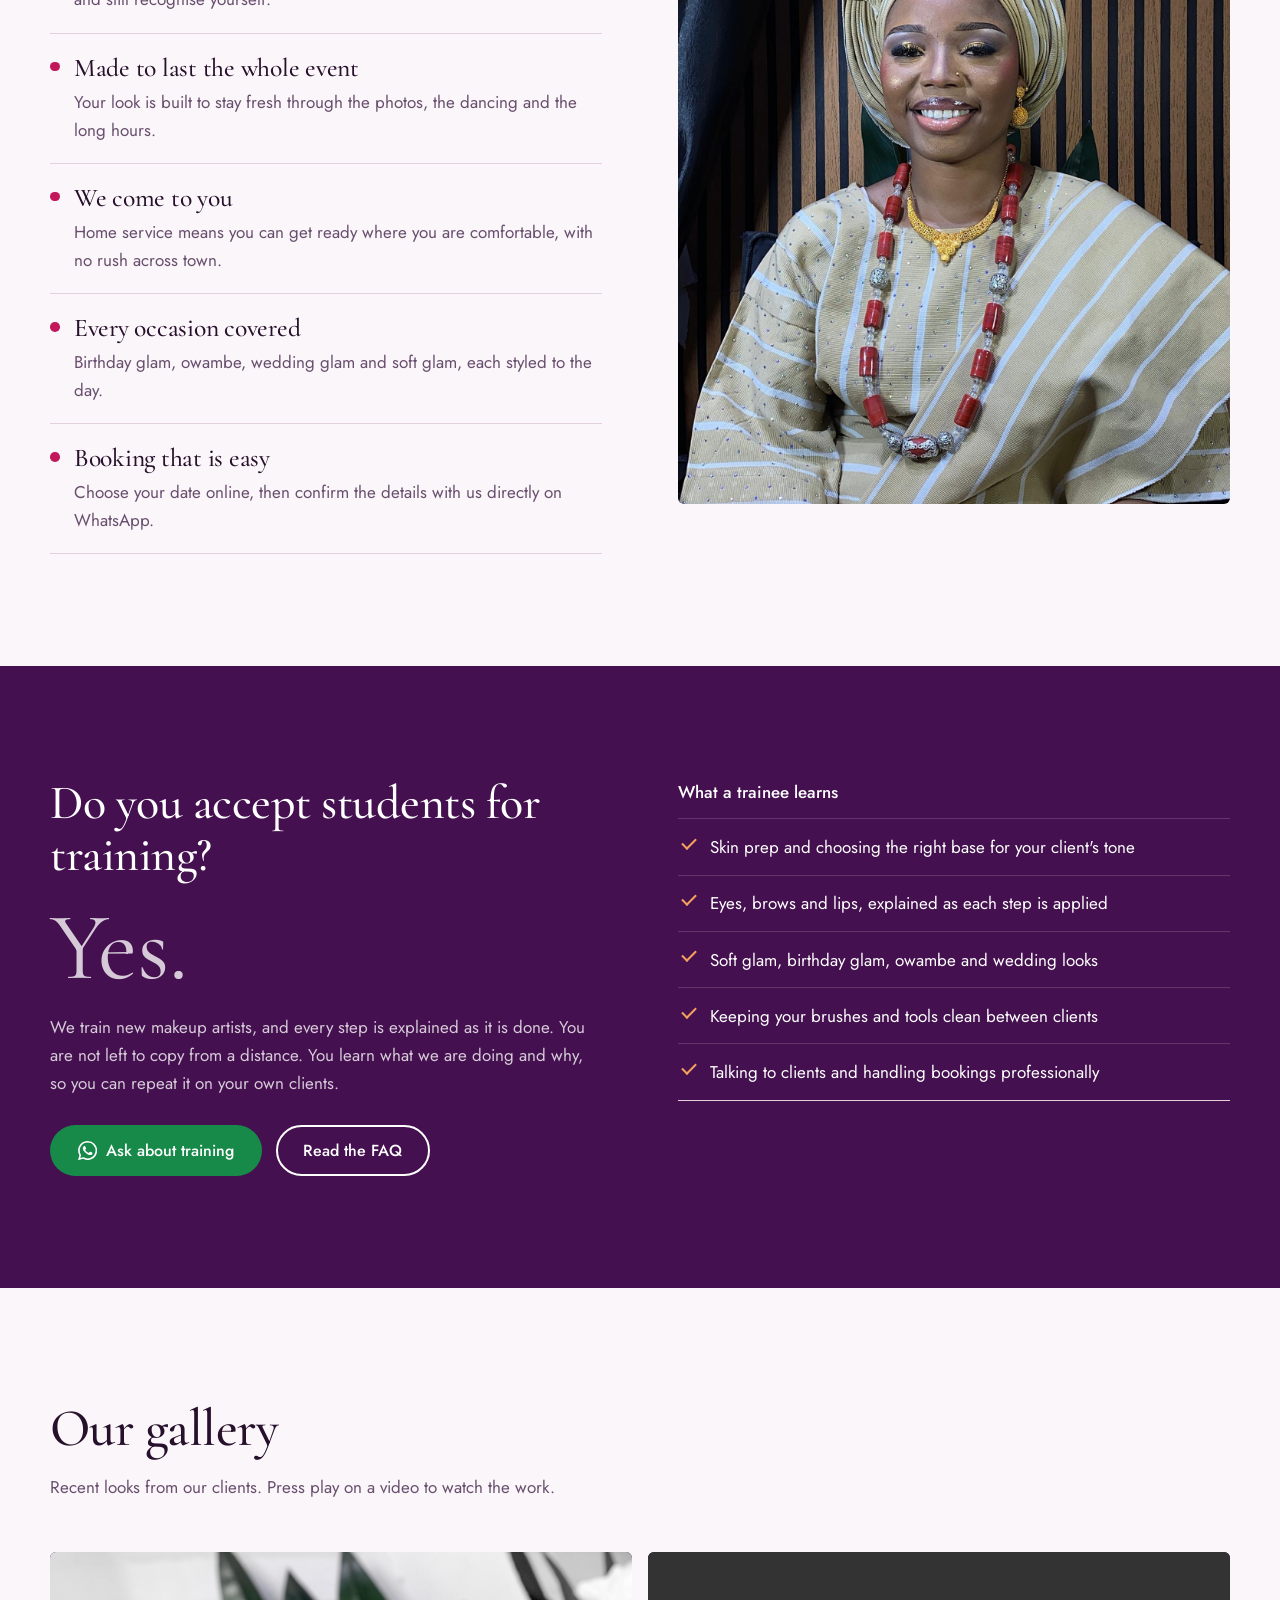
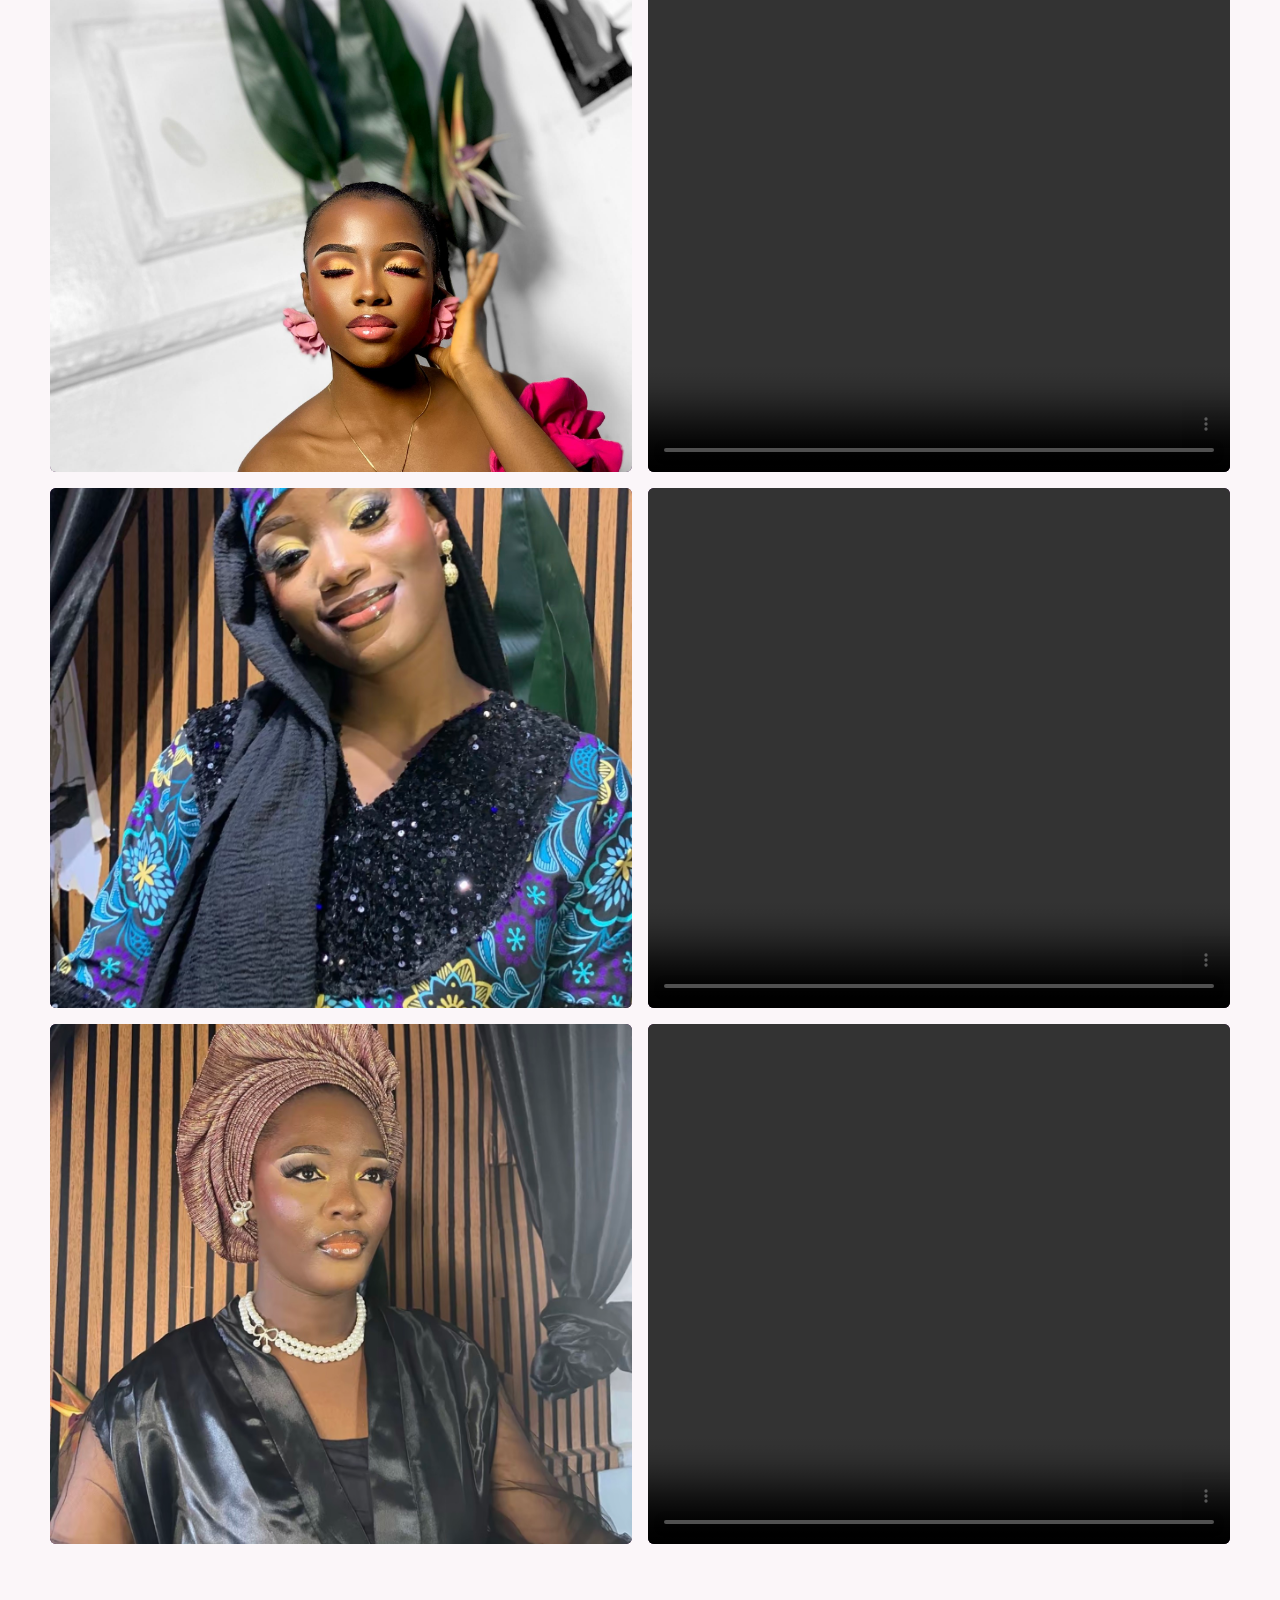
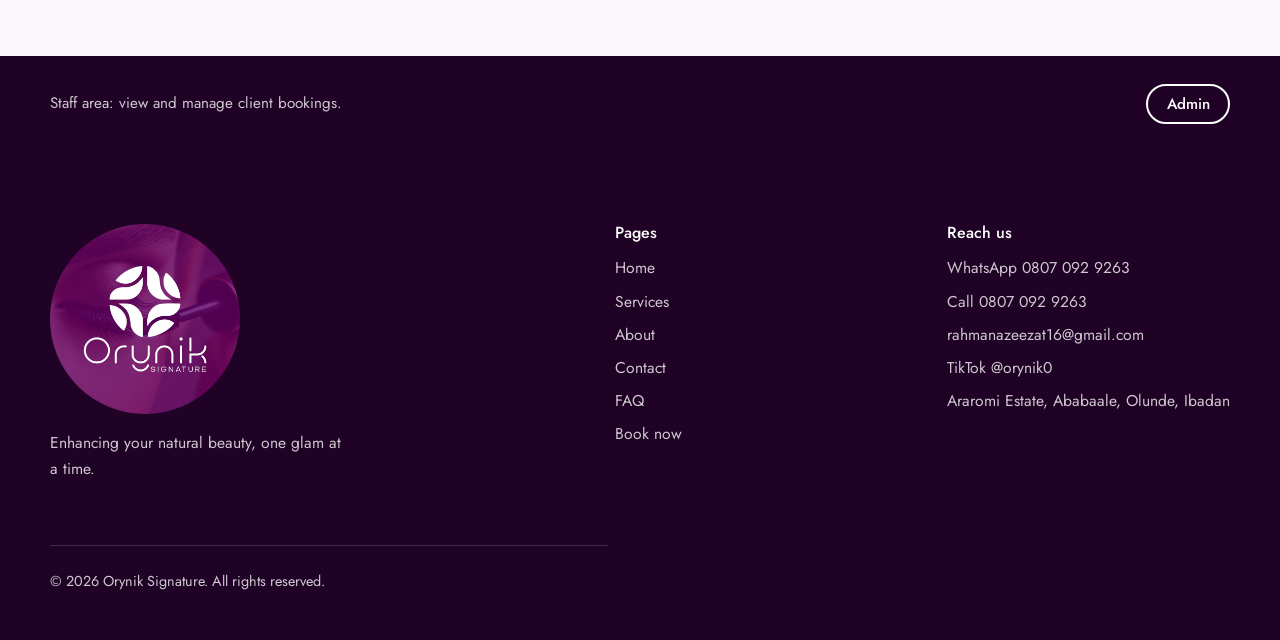
==== commit df651587: "update index" ====
--- a/index.html
+++ b/index.html
@@ -26,7 +26,7 @@
 <a class="skip-link" href="#main">Skip to content</a>
 <header class="site-header" id="siteHeader">
   <div class="container site-header__bar">
-    <a class="brand" href="home.html" aria-label="Orynik Signature, home">
+    <a class="brand" href="index.html" aria-label="Orynik Signature, home">
       <img src="logo.jpg" alt="" loading="lazy" width="40" height="40">
       <span class="brand__name">Orynik<small>Signature</small></span>
     </a>
@@ -34,7 +34,7 @@
       <span class="nav-toggle__bars"></span><span class="visually-hidden">Menu</span>
     </button>
     <nav class="primary-nav" id="primaryNav" aria-label="Main">
-      <ul><li><a href="home.html" aria-current="page">Home</a></li><li><a href="service.html">Services</a></li><li><a href="about.html">About</a></li><li><a href="contact.html">Contact</a></li><li><a href="faq.html">FAQ</a></li></ul>
+      <ul><li><a href="index.html" aria-current="page">Home</a></li><li><a href="service.html">Services</a></li><li><a href="about.html">About</a></li><li><a href="contact.html">Contact</a></li><li><a href="faq.html">FAQ</a></li></ul>
       <a class="btn btn--primary btn--small" href="booknow.html">Book now</a>
     </nav>
   </div>
@@ -163,7 +163,7 @@
       <div>
         <h2>Pages</h2>
         <ul>
-          <li><a href="home.html">Home</a></li><li><a href="service.html">Services</a></li>
+          <li><a href="index.html">Home</a></li><li><a href="service.html">Services</a></li>
           <li><a href="about.html">About</a></li><li><a href="contact.html">Contact</a></li>
           <li><a href="faq.html">FAQ</a></li><li><a href="booknow.html">Book now</a></li>
         </ul>
